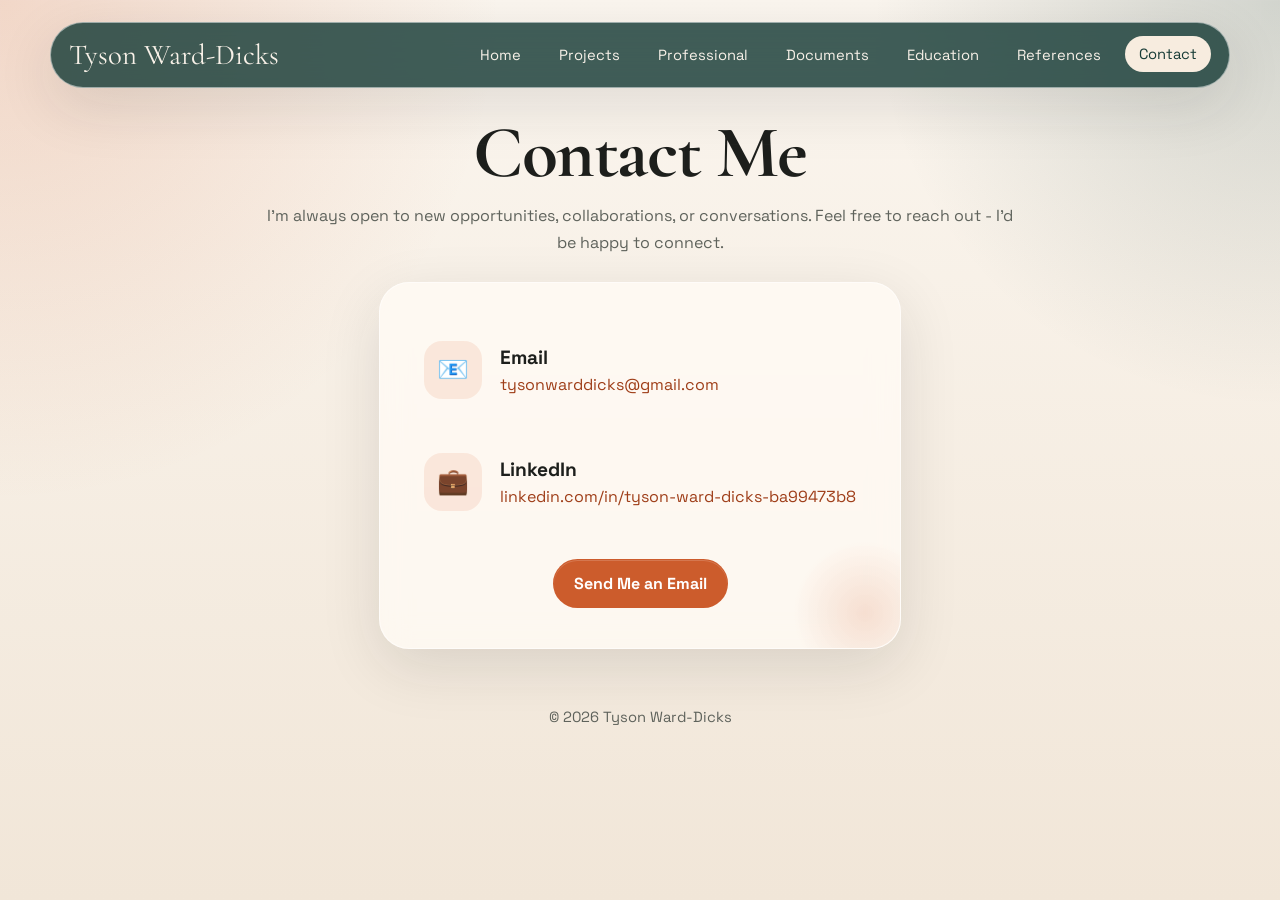
==== contact.html @ 1481716d "Using a new completely different portfolio style but filtering through the different pages" ====
<!DOCTYPE html>
<html lang="en">
<head>
    <meta charset="UTF-8">
    <meta name="viewport" content="width=device-width, initial-scale=1.0">
    <title>Contact | Tyson Ward-Dicks</title>
    <link rel="stylesheet" href="style.css">
</head>
<body class="contact">
    <div class="site-shell">
        <header class="site-header">
            <div class="nav-wrap">
                <a class="brand" href="index.html">
                    <span class="brand-name">Tyson Ward-Dicks</span>
                </a>
                <nav class="site-nav" aria-label="Primary">
                    <a href="index.html">Home</a>
                    <a href="projects.html">Projects</a>
                    <a href="professional.html">Professional</a>
                    <a href="documents.html">Documents</a>
                    <a href="credentials.html">Education</a>
                    <a href="references.html">References</a>
                    <a href="contact.html">Contact</a>
                </nav>
            </div>
        </header>

        <main class="section-stack">
            <section class="page-title-block">
                <h1>Contact Me</h1>
                <p class="page-intro">
                    I’m always open to new opportunities, collaborations, or conversations. Feel free to reach out - I’d be happy to connect.
                </p>
            </section>

            <section class="content-panel contact-panel">
                <div class="contact-list">
                    <article class="contact-row">
                        <div class="contact-emoji" aria-hidden="true">📧</div>
                        <div class="contact-row-copy">
                            <h3>Email</h3>
                            <a href="mailto:tysonwarddicks@gmail.com">tysonwarddicks@gmail.com</a>
                        </div>
                    </article>

                    <article class="contact-row">
                        <div class="contact-emoji" aria-hidden="true">💼</div>
                        <div class="contact-row-copy">
                            <h3>LinkedIn</h3>
                            <a href="https://www.linkedin.com/in/tyson-ward-dicks-ba99473b8" target="_blank" rel="noopener noreferrer">linkedin.com/in/tyson-ward-dicks-ba99473b8</a>
                        </div>
                    </article>
                </div>

                <div class="card-actions contact-panel-actions">
                    <a class="button" href="mailto:tysonwarddicks@gmail.com">Send Me an Email</a>
                </div>
            </section>
        </main>

        <footer class="footer">
            <p>© 2026 Tyson Ward-Dicks</p>
        </footer>
    </div>
</body>
</html>
---- style.css ----
@import url("https://fonts.googleapis.com/css2?family=Space+Grotesk:wght@400;500;700&family=Cormorant+Garamond:wght@500;600;700&display=swap");

:root {
    --bg: #f6efe6;
    --bg-deep: #173b36;
    --panel: rgba(255, 250, 244, 0.82);
    --panel-strong: #fffaf4;
    --panel-dark: rgba(18, 47, 43, 0.9);
    --text: #1d1f1c;
    --muted: #5f635c;
    --accent: #cc5c2c;
    --accent-soft: #efc4ac;
    --accent-deep: #9f3e19;
    --line: rgba(29, 31, 28, 0.12);
    --shadow: 0 18px 60px rgba(31, 37, 34, 0.12);
    --radius-xl: 30px;
    --radius-lg: 22px;
    --radius-md: 16px;
    --max-width: 1180px;
}

* {
    box-sizing: border-box;
}

html {
    min-height: 100%;
}

body {
    margin: 0;
    min-height: 100%;
    color: var(--text);
    font-family: "Space Grotesk", "Avenir Next", "Segoe UI", sans-serif;
    background:
        radial-gradient(circle at top left, rgba(204, 92, 44, 0.2), transparent 32%),
        radial-gradient(circle at top right, rgba(23, 59, 54, 0.18), transparent 26%),
        linear-gradient(180deg, #fbf6ef 0%, #f1e6d8 100%);
}

body::before {
    content: "";
    position: fixed;
    inset: 0;
    pointer-events: none;
    background-image:
        linear-gradient(rgba(255, 255, 255, 0.22) 1px, transparent 1px),
        linear-gradient(90deg, rgba(255, 255, 255, 0.22) 1px, transparent 1px);
    background-size: 36px 36px;
    mask-image: linear-gradient(180deg, rgba(0, 0, 0, 0.25), transparent 75%);
    opacity: 0.45;
}

a {
    color: inherit;
}

img {
    max-width: 100%;
    display: block;
}

.site-shell {
    width: min(var(--max-width), calc(100vw - 32px));
    margin: 0 auto;
    padding: 22px 0 40px;
}

.site-header {
    position: sticky;
    top: 14px;
    z-index: 20;
    margin-bottom: 24px;
}

.nav-wrap {
    display: flex;
    align-items: center;
    justify-content: space-between;
    gap: 20px;
    padding: 14px 18px;
    border: 1px solid rgba(255, 255, 255, 0.5);
    border-radius: 999px;
    background: rgba(23, 59, 54, 0.82);
    box-shadow: var(--shadow);
    backdrop-filter: blur(18px);
}

.brand {
    text-decoration: none;
    color: #f8f1e8;
}

.brand-mark {
    display: block;
    font-size: 0.78rem;
    letter-spacing: 0.18em;
    text-transform: uppercase;
    color: rgba(248, 241, 232, 0.7);
}

.brand-name {
    display: block;
    font-family: "Cormorant Garamond", Georgia, serif;
    font-size: 1.8rem;
    line-height: 0.95;
}

.site-nav {
    display: flex;
    flex-wrap: wrap;
    justify-content: flex-end;
    gap: 10px;
}

.site-nav a {
    text-decoration: none;
    color: #f8f1e8;
    padding: 9px 14px;
    border-radius: 999px;
    font-size: 0.92rem;
    transition: background-color 0.2s ease, color 0.2s ease, transform 0.2s ease;
}

.site-nav a:hover,
body.home .site-nav a[href="index.html"],
body.projects .site-nav a[href="projects.html"],
body.professional .site-nav a[href="professional.html"],
body.documents .site-nav a[href="documents.html"],
body.credentials .site-nav a[href="credentials.html"],
body.references .site-nav a[href="references.html"],
body.contact .site-nav a[href="contact.html"] {
    background: #f7ecdf;
    color: var(--bg-deep);
    transform: translateY(-1px);
}

.hero,
.page-hero,
.content-panel,
.feature-card,
.project-card,
.detail-card,
.contact-card,
.reference-card,
.timeline-card,
.document-card,
.cta-band {
    position: relative;
    overflow: hidden;
}

.hero,
.page-hero,
.content-panel,
.cta-band {
    border-radius: var(--radius-xl);
    box-shadow: var(--shadow);
}

.hero,
.page-hero,
.content-panel {
    border: 1px solid rgba(255, 255, 255, 0.55);
    background: var(--panel);
    backdrop-filter: blur(14px);
}

.hero {
    display: grid;
    grid-template-columns: 1.25fr 0.95fr;
    gap: 26px;
    padding: clamp(28px, 4vw, 48px);
    margin-bottom: 24px;
}

.eyebrow {
    display: inline-flex;
    align-items: center;
    gap: 10px;
    margin-bottom: 16px;
    padding: 8px 14px;
    border-radius: 999px;
    background: rgba(204, 92, 44, 0.12);
    color: var(--accent-deep);
    font-size: 0.82rem;
    font-weight: 700;
    letter-spacing: 0.08em;
    text-transform: uppercase;
}

.eyebrow::before {
    content: "";
    width: 10px;
    height: 10px;
    border-radius: 50%;
    background: var(--accent);
}

.hero h1,
.page-hero h1,
.section-heading h2 {
    margin: 0;
    font-family: "Cormorant Garamond", Georgia, serif;
    font-weight: 700;
    line-height: 0.95;
    letter-spacing: -0.02em;
}

.hero h1 {
    font-size: clamp(3.3rem, 7vw, 5.8rem);
    max-width: 11ch;
}

.hero-lead,
.page-hero p,
.section-heading p,
.body-copy,
.card-copy,
.list-copy,
.contact-copy {
    color: var(--muted);
    line-height: 1.7;
    font-size: 1rem;
}

.hero-lead {
    max-width: 58ch;
    margin: 18px 0 0;
}

.learn-prompt {
    display: inline-flex;
    flex-direction: column;
    align-items: flex-start;
    gap: 6px;
    margin-top: 28px;
    color: var(--accent-deep);
    font-weight: 700;
    letter-spacing: 0.02em;
}

.learn-arrow {
    font-size: 1.6rem;
    line-height: 1;
}

.hero-actions,
.mini-links,
.card-actions,
.button-row {
    display: flex;
    flex-wrap: wrap;
    gap: 12px;
    margin-top: 24px;
}

.button,
.button-secondary,
.ghost-link {
    display: inline-flex;
    align-items: center;
    justify-content: center;
    gap: 10px;
    text-decoration: none;
    border-radius: 999px;
    font-weight: 700;
    transition: transform 0.2s ease, background-color 0.2s ease, border-color 0.2s ease;
}

.button {
    padding: 13px 20px;
    background: var(--accent);
    color: #ffffff;
    border: 1px solid rgba(204, 92, 44, 0.18);
    box-shadow: inset 0 1px 0 rgba(255, 244, 236, 0.18);
}

a.button,
.reference-card a.button,
.document-card a.button,
.contact-card a.button {
    color: #ffffff;
}

.button:hover {
    background: linear-gradient(180deg, #d96b38, #b94d1e);
    color: #ffffff;
    transform: translateY(-2px);
}

a.button:hover,
.reference-card a.button:hover,
.document-card a.button:hover,
.contact-card a.button:hover {
    color: #ffffff;
}

.button-light {
    background: rgba(255, 255, 255, 0.9);
    color: var(--accent-deep);
    border: 1px solid rgba(23, 59, 54, 0.12);
}

a.button-light,
.document-card a.button-light,
.reference-card a.button-light {
    color: var(--accent-deep);
}

.button-light:hover {
    background: #ffffff;
    color: var(--accent);
    transform: translateY(-2px);
}

a.button-light:hover,
.document-card a.button-light:hover,
.reference-card a.button-light:hover {
    color: var(--accent);
}

.button-secondary {
    padding: 13px 20px;
    border: 1px solid var(--line);
    background: rgba(255, 255, 255, 0.55);
    color: var(--text);
}

.button-secondary:hover,
.ghost-link:hover {
    transform: translateY(-2px);
}

.ghost-link {
    padding: 10px 0;
    color: var(--accent-deep);
}

.hero-side {
    display: grid;
    gap: 16px;
    align-content: start;
    justify-items: center;
}

.portrait-card {
    width: min(100%, 340px);
    padding: 18px 18px 20px;
    border-radius: var(--radius-lg);
    background: linear-gradient(180deg, rgba(23, 59, 54, 0.95), rgba(11, 28, 26, 0.94));
    color: #f6efe6;
}

.portrait-frame {
    width: 220px;
    aspect-ratio: 1 / 1;
    border-radius: 50%;
    overflow: hidden;
    margin: 0 auto 18px;
    border: 1px solid rgba(255, 255, 255, 0.14);
}

.portrait-frame img {
    width: 100%;
    height: 100%;
    object-fit: cover;
    object-position: center 16%;
    transform: scale(1.08);
}

.portrait-card h2,
.stat-card strong,
.feature-card h3,
.project-card h3,
.detail-card h3,
.document-card h3,
.reference-card h3,
.timeline-card h3,
.contact-card h3 {
    margin: 0 0 8px;
}

.portrait-card h2,
.feature-card h3,
.project-card h3,
.detail-card h3,
.document-card h3,
.reference-card h3,
.timeline-card h3,
.contact-card h3 {
    font-size: 1.35rem;
}

.portrait-card p,
.stat-card span,
.meta-line,
.label,
.tag,
.info-line,
.timeline-meta {
    color: rgba(246, 239, 230, 0.76);
}

.more-about-card {
    padding: 26px 24px;
}

.more-about-card .label {
    color: rgba(249, 240, 228, 0.72);
}

.more-about-links {
    display: grid;
    grid-template-columns: 1fr 1fr;
    gap: 12px;
    margin-top: 24px;
}

.band-links {
    max-width: 820px;
    width: 100%;
}

.more-about-button {
    display: inline-flex;
    align-items: center;
    justify-content: center;
    min-height: 58px;
    padding: 14px 18px;
    border-radius: 20px;
    text-decoration: none;
    font-weight: 700;
    color: #fff6ef;
    background: linear-gradient(180deg, #d96b38, #ba4f21);
    border: 1px solid rgba(255, 214, 191, 0.28);
    box-shadow: inset 0 1px 0 rgba(255, 240, 229, 0.2);
    transition: transform 0.2s ease, background-color 0.2s ease, border-color 0.2s ease, box-shadow 0.2s ease;
}

.more-about-button:hover {
    transform: translateY(-2px);
    background: linear-gradient(180deg, #e47a46, #c55525);
    border-color: rgba(255, 222, 203, 0.4);
    box-shadow: inset 0 1px 0 rgba(255, 244, 236, 0.24), 0 10px 24px rgba(10, 24, 22, 0.18);
}

.mini-stats,
.feature-grid,
.projects-grid,
.details-grid,
.documents-grid,
.references-grid,
.timeline-grid,
.contact-grid {
    display: grid;
    gap: 18px;
}

.mini-stats {
    grid-template-columns: repeat(2, minmax(0, 1fr));
}

.stat-card,
.feature-card,
.project-card,
.detail-card,
.document-card,
.reference-card,
.timeline-card,
.contact-card {
    border-radius: var(--radius-lg);
    box-shadow: var(--shadow);
}

.stat-card {
    padding: 18px;
    background: rgba(255, 248, 240, 0.1);
    border: 1px solid rgba(255, 255, 255, 0.12);
}

.stat-card strong {
    display: block;
    font-size: 1.9rem;
    color: #fff3ea;
}

.stat-card span {
    font-size: 0.92rem;
}

.section-stack {
    display: grid;
    gap: 24px;
}

.section-heading {
    display: flex;
    align-items: end;
    justify-content: space-between;
    gap: 20px;
}

.section-heading h2 {
    font-size: clamp(2.4rem, 4vw, 3.4rem);
}

.section-heading p {
    max-width: 48ch;
    margin: 0;
}

.feature-grid {
    grid-template-columns: repeat(3, minmax(0, 1fr));
}

.projects-grid,
.details-grid,
.documents-grid,
.references-grid,
.timeline-grid {
    grid-template-columns: repeat(2, minmax(0, 1fr));
}

.feature-card,
.project-card,
.detail-card,
.document-card,
.reference-card,
.timeline-card,
.contact-card {
    padding: 22px;
    background: var(--panel-strong);
    border: 1px solid rgba(29, 31, 28, 0.08);
}

.reference-card {
    min-height: 280px;
}

.feature-card::after,
.project-card::after,
.detail-card::after,
.document-card::after,
.reference-card::after,
.timeline-card::after,
.contact-card::after,
.content-panel::after,
.hero::after,
.page-hero::after,
.cta-band::after {
    content: "";
    position: absolute;
    inset: auto -40px -40px auto;
    width: 150px;
    height: 150px;
    border-radius: 50%;
    background: radial-gradient(circle, rgba(204, 92, 44, 0.16), transparent 68%);
    pointer-events: none;
}

.feature-card p,
.project-card p,
.detail-card p,
.document-card p,
.reference-card p,
.timeline-card p,
.contact-card p,
.content-panel p {
    margin: 0;
}

.project-links-block {
    display: grid;
    gap: 10px;
    margin-top: 20px;
    width: 100%;
}

.project-link-line {
    color: var(--muted);
    line-height: 1.6;
}

.project-inline-link {
    margin-left: 8px;
    color: var(--accent-deep);
    font-weight: 700;
    text-decoration: none;
}

.project-inline-link:hover {
    color: var(--accent);
    text-decoration: underline;
}

.label {
    display: inline-block;
    margin-bottom: 12px;
    color: var(--accent-deep);
    font-size: 0.8rem;
    font-weight: 700;
    text-transform: uppercase;
    letter-spacing: 0.08em;
}

.tag-list {
    display: flex;
    flex-wrap: wrap;
    gap: 8px;
    margin-top: 16px;
}

.tag {
    padding: 8px 11px;
    border-radius: 999px;
    background: #f4dfd2;
    color: var(--accent-deep);
    font-size: 0.84rem;
    font-weight: 700;
}

.media-frame {
    margin-bottom: 16px;
    overflow: hidden;
    border-radius: 18px;
    aspect-ratio: 16 / 10;
    background: #d8d1c7;
}

.media-frame img {
    width: 100%;
    height: 100%;
    object-fit: cover;
}

.list {
    margin: 18px 0 0;
    padding-left: 20px;
    color: var(--muted);
    line-height: 1.7;
}

.list li + li {
    margin-top: 10px;
}

.content-panel,
.page-hero {
    padding: clamp(26px, 4vw, 40px);
}

.page-hero {
    margin-bottom: 24px;
}

.page-title-block {
    display: grid;
    gap: 8px;
    justify-items: center;
    text-align: center;
    padding: 6px 0 2px;
}

.page-title-block h1 {
    margin: 0;
    font-family: "Cormorant Garamond", Georgia, serif;
    font-size: clamp(3rem, 6vw, 4.6rem);
    line-height: 0.95;
    letter-spacing: -0.02em;
}

.page-title-label {
    color: var(--accent-deep);
}

.page-intro {
    max-width: 760px;
    margin: 6px auto 0;
    text-align: center;
    color: var(--muted);
    line-height: 1.7;
}

.contact-panel {
    max-width: 860px;
    margin: 0 auto;
    display: grid;
    gap: 26px;
}

.contact-list {
    display: grid;
    gap: 18px;
}

.contact-row {
    display: flex;
    align-items: center;
    gap: 18px;
    padding: 18px 4px;
}

.contact-emoji {
    display: flex;
    align-items: center;
    justify-content: center;
    width: 58px;
    height: 58px;
    border-radius: 18px;
    background: rgba(217, 107, 56, 0.12);
    font-size: 1.6rem;
    line-height: 1;
}

.contact-row-copy {
    display: grid;
    gap: 4px;
}

.contact-row-copy h3 {
    margin: 0;
    font-size: 1.2rem;
    color: var(--text);
}

.contact-row-copy a {
    color: var(--accent-deep);
    text-decoration: none;
    font-size: 1rem;
}

.contact-row-copy a:hover {
    color: var(--accent);
    text-decoration: underline;
}

.contact-panel-actions {
    justify-content: center;
    margin-top: 4px;
}

.reference-role-line,
.reference-context-line,
.reference-description-line,
.reference-detail-line {
    margin: 0;
}

.reference-stack {
    display: flex;
    flex-direction: column;
}

.reference-role-line {
    margin-top: 18px;
    color: var(--text);
    font-weight: 700;
    line-height: 1.45;
}

.reference-context-line {
    margin-top: 18px;
    color: #6f736c;
    line-height: 1.45;
}

.reference-detail-line {
    margin-top: 34px;
    color: #7e827b;
    font-size: 0.94rem;
    line-height: 1.45;
}

.reference-description-line {
    margin-top: 18px;
    color: #7a7f78;
    font-size: 0.94rem;
    line-height: 1.42;
}

.professional-reference-card .reference-context-line {
    margin-top: 10px;
}

.academic-reference-card .reference-context-line,
.professional-reference-card .reference-description-line {
    margin-top: 10px;
}

.academic-reference-card .reference-detail-line,
.professional-reference-card .reference-detail-line {
    margin-top: 14px;
}

.summary-panel {
    display: grid;
    gap: 14px;
    max-width: 920px;
    margin: 0 auto;
    padding: 30px 34px;
    background:
        linear-gradient(180deg, rgba(255, 250, 244, 0.92), rgba(255, 245, 236, 0.88));
}

.summary-label {
    color: var(--accent-deep);
}

.summary-copy {
    margin: 0;
    font-size: 1.04rem;
    line-height: 1.85;
    color: var(--text);
}

.classic-document-card {
    display: flex;
    flex-direction: column;
    align-items: center;
    text-align: center;
}

.reference-document-card {
    max-width: 760px;
    margin: 0 auto;
    text-align: center;
}

.reference-document-card .card-actions {
    justify-content: center;
}

.document-emoji {
    display: inline-flex;
    align-items: center;
    justify-content: center;
    width: 58px;
    height: 58px;
    margin-bottom: 12px;
    border-radius: 18px;
    background: rgba(217, 107, 56, 0.12);
    font-size: 1.8rem;
    line-height: 1;
}

.professional-layout {
    display: grid;
    grid-template-columns: 1.1fr 0.9fr;
    gap: 22px;
}

.professional-panel {
    padding: 28px;
}

.skills-abilities-grid {
    display: grid;
    grid-template-columns: repeat(2, minmax(0, 1fr));
    gap: 16px;
}

.ability-card {
    padding: 18px;
    border-radius: 20px;
    background: rgba(255, 255, 255, 0.68);
    border: 1px solid rgba(29, 31, 28, 0.08);
    border-left: 5px solid var(--accent);
    box-shadow: 0 12px 30px rgba(31, 37, 34, 0.06);
}

.ability-card h3 {
    margin: 0 0 8px;
    font-size: 1.1rem;
    color: var(--bg-deep);
}

.ability-card p {
    margin: 0;
    color: var(--muted);
    line-height: 1.65;
}

.accomplishments-modern {
    margin: 0;
    padding: 0;
    list-style: none;
    display: grid;
    gap: 14px;
}

.accomplishments-modern li {
    padding: 18px 18px 18px 22px;
    border-radius: 20px;
    background: rgba(255, 255, 255, 0.68);
    border: 1px solid rgba(29, 31, 28, 0.08);
    border-left: 5px solid var(--accent);
    color: var(--text);
    line-height: 1.7;
    box-shadow: 0 12px 30px rgba(31, 37, 34, 0.06);
}

.education-split {
    display: grid;
    grid-template-columns: 1.12fr 0.88fr;
    gap: 22px;
}

.education-panel {
    padding: 28px;
}

.education-panel-header {
    display: flex;
    align-items: flex-start;
    justify-content: space-between;
    gap: 16px;
    margin-bottom: 20px;
}

.education-panel-header h2 {
    margin: 0;
    font-family: "Cormorant Garamond", Georgia, serif;
    font-size: 2rem;
}

.education-emoji {
    font-size: 1.7rem;
}

.education-doc-grid {
    display: grid;
    grid-template-columns: 1fr 1fr;
    gap: 16px;
}

.education-doc-card {
    margin: 0;
    padding: 16px;
    border-radius: 20px;
    background: rgba(255, 255, 255, 0.7);
    border: 1px solid rgba(29, 31, 28, 0.08);
    box-shadow: 0 12px 30px rgba(31, 37, 34, 0.06);
}

.education-doc-card img {
    width: 100%;
    height: 180px;
    object-fit: cover;
    border-radius: 14px;
    margin-bottom: 14px;
}

.education-doc-card figcaption {
    margin-bottom: 6px;
    font-weight: 700;
    color: var(--text);
}

.education-doc-card p {
    color: var(--muted);
    line-height: 1.6;
}

.document-note {
    font-style: italic;
    color: #746e66;
}

.diploma-card-wide {
    margin-top: 16px;
    display: grid;
    grid-template-columns: 0.9fr 1.1fr;
    gap: 16px;
    align-items: start;
}

.diploma-card-wide img {
    height: 220px;
    margin-bottom: 0;
    object-fit: contain;
    background: #f7f2eb;
    padding: 8px;
}

.diploma-copy {
    display: flex;
    flex-direction: column;
    gap: 6px;
    justify-content: center;
}

.awards-modern-list {
    display: grid;
    gap: 14px;
}

.award-modern-item {
    padding: 18px 18px 18px 22px;
    border-radius: 20px;
    background: rgba(255, 255, 255, 0.68);
    border: 1px solid rgba(29, 31, 28, 0.08);
    border-left: 5px solid var(--accent);
    box-shadow: 0 12px 30px rgba(31, 37, 34, 0.06);
}

.award-modern-item h3 {
    margin: 0 0 6px;
    font-size: 1.05rem;
    color: var(--text);
}

.award-modern-item p {
    color: var(--muted);
    line-height: 1.65;
}

.education-cta {
    max-width: 720px;
    margin: 0 auto;
    padding: 22px 24px;
    border-radius: 24px;
    background: linear-gradient(135deg, #173b36, #234840);
    text-align: center;
    box-shadow: var(--shadow);
}

.education-cta p {
    margin: 0 0 10px;
    color: rgba(249, 240, 228, 0.84);
    font-size: 0.94rem;
    line-height: 1.5;
}

.education-cta a {
    color: #f3a173;
    font-weight: 800;
    text-decoration: none;
}

.education-cta a:hover {
    color: #ffb48b;
    text-decoration: underline;
}

.page-hero h1 {
    font-size: clamp(3rem, 6vw, 4.8rem);
    margin-bottom: 14px;
}

.page-hero p {
    max-width: 58ch;
    margin: 0;
}

.split-panel {
    display: grid;
    grid-template-columns: 1.2fr 0.8fr;
    gap: 22px;
}

.stack {
    display: grid;
    gap: 18px;
}

.metric-strip {
    display: grid;
    grid-template-columns: repeat(3, minmax(0, 1fr));
    gap: 14px;
    margin-top: 22px;
}

.metric {
    padding: 16px;
    border-radius: 18px;
    background: rgba(255, 255, 255, 0.62);
    border: 1px solid var(--line);
}

.metric strong {
    display: block;
    font-size: 1.8rem;
    color: var(--bg-deep);
}

.metric span {
    color: var(--muted);
    font-size: 0.92rem;
}

.cta-band {
    margin-top: 24px;
    padding: 26px;
    background: linear-gradient(135deg, #173b36, #29544c);
    color: #f9f0e4;
}

.cta-band h2 {
    margin: 0 0 8px;
    font-family: "Cormorant Garamond", Georgia, serif;
    font-size: 2.4rem;
}

.cta-band p {
    margin: 0;
    max-width: 52ch;
    line-height: 1.7;
    color: rgba(249, 240, 228, 0.8);
}

.home-links-band {
    display: grid;
    gap: 22px;
    justify-items: center;
    padding: 30px;
    background:
        radial-gradient(circle at top right, rgba(255, 255, 255, 0.08), transparent 24%),
        linear-gradient(135deg, #173b36, #234840 55%, #1b413a);
}

.band-label {
    margin: 0;
    padding: 8px 12px;
    border-radius: 999px;
    background: rgba(255, 255, 255, 0.08);
    color: rgba(249, 240, 228, 0.72);
}

.band-header {
    display: grid;
    gap: 10px;
    text-align: center;
    justify-items: center;
}

.band-header h2 {
    margin-bottom: 0;
}

.band-header p {
    max-width: 44ch;
}

.footer {
    margin-top: 26px;
    padding: 18px 10px 6px;
    text-align: center;
    color: var(--muted);
    font-size: 0.92rem;
}

.contact-grid {
    grid-template-columns: repeat(2, minmax(0, 1fr));
}

.contact-card a,
.reference-card a,
.document-card a,
.project-card a {
    color: var(--accent-deep);
}

.contact-card a:hover,
.reference-card a:hover,
.document-card a:hover,
.project-card a:hover {
    color: var(--accent);
}

.wide {
    grid-column: 1 / -1;
}

@media (max-width: 920px) {
    .nav-wrap,
    .hero,
    .split-panel,
    .professional-layout,
    .education-split,
    .feature-grid,
    .projects-grid,
    .details-grid,
    .documents-grid,
    .references-grid,
    .timeline-grid,
    .contact-grid {
        grid-template-columns: 1fr;
    }

    .nav-wrap {
        border-radius: 28px;
    }

    .site-nav {
        justify-content: flex-start;
    }

    .hero h1,
    .page-hero h1 {
        max-width: none;
    }

    .more-about-links {
        grid-template-columns: 1fr;
    }

    .skills-abilities-grid {
        grid-template-columns: 1fr;
    }

    .education-doc-grid {
        grid-template-columns: 1fr;
    }

    .diploma-card-wide {
        grid-template-columns: 1fr;
    }

    .mini-stats,
    .metric-strip {
        grid-template-columns: 1fr;
    }
}

@media (max-width: 640px) {
    .site-shell {
        width: min(var(--max-width), calc(100vw - 22px));
        padding-top: 12px;
    }

    .site-header {
        top: 8px;
    }

    .nav-wrap,
    .hero,
    .page-hero,
    .content-panel,
    .cta-band {
        padding: 18px;
    }

    .brand-name {
        font-size: 1.45rem;
    }

    .hero h1 {
        font-size: clamp(2.7rem, 15vw, 4rem);
    }

    .page-hero h1,
    .section-heading h2 {
        font-size: clamp(2.3rem, 12vw, 3.2rem);
    }
}
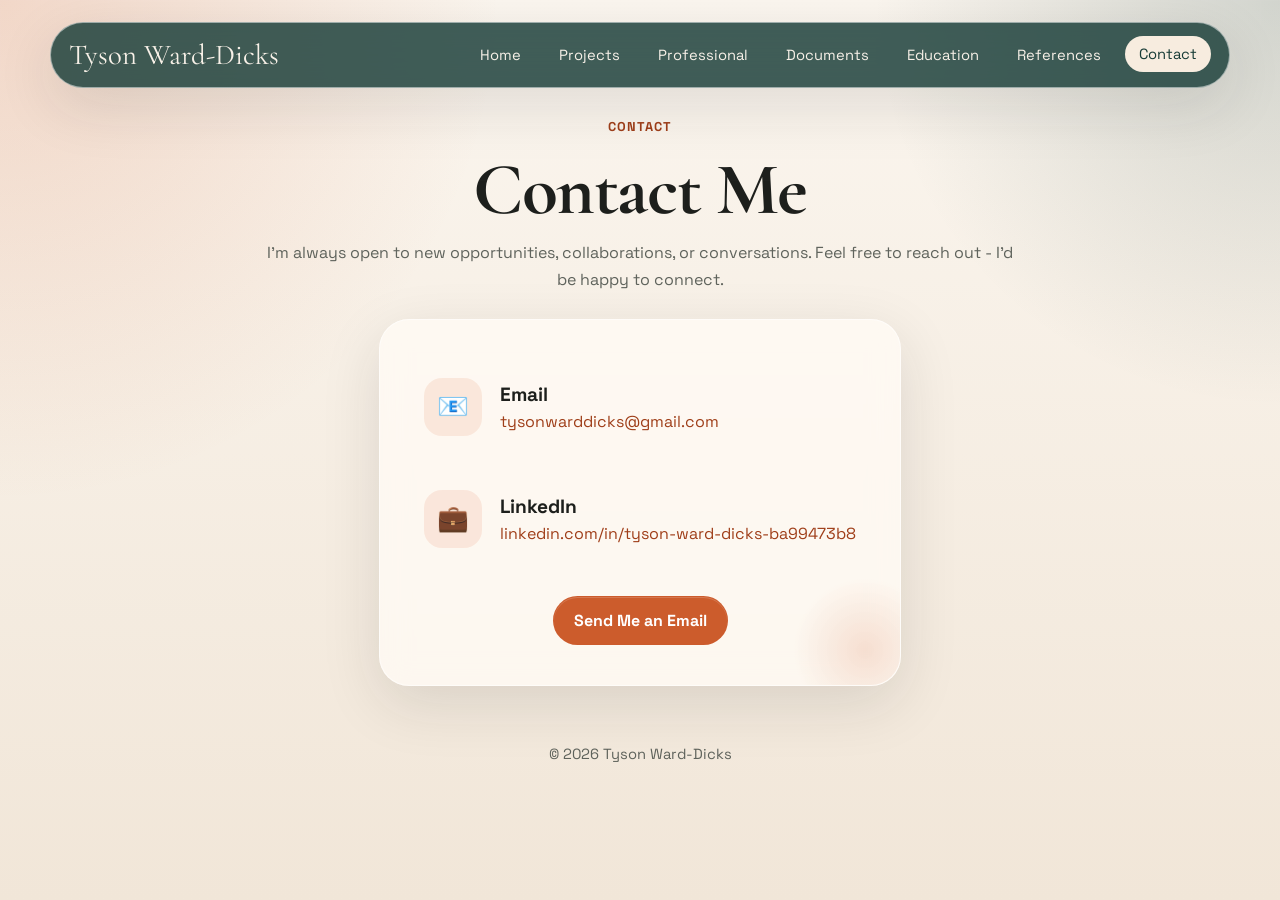
==== commit 7704f245: "finalized final small details and added a new professional profile picture" ====
--- a/contact.html
+++ b/contact.html
@@ -18,7 +18,7 @@
                     <a href="projects.html">Projects</a>
                     <a href="professional.html">Professional</a>
                     <a href="documents.html">Documents</a>
-                    <a href="credentials.html">Education</a>
+                    <a href="education.html">Education</a>
                     <a href="references.html">References</a>
                     <a href="contact.html">Contact</a>
                 </nav>
@@ -27,6 +27,7 @@
 
         <main class="section-stack">
             <section class="page-title-block">
+                <span class="label page-title-label">Contact</span>
                 <h1>Contact Me</h1>
                 <p class="page-intro">
                     I’m always open to new opportunities, collaborations, or conversations. Feel free to reach out - I’d be happy to connect.
--- a/style.css
+++ b/style.css
@@ -212,6 +212,7 @@
     max-width: 11ch;
 }
 
+
 .hero-lead,
 .page-hero p,
 .section-heading p,
@@ -365,7 +366,7 @@
     width: 100%;
     height: 100%;
     object-fit: cover;
-    object-position: center 16%;
+    object-position: center 10%;
     transform: scale(1.08);
 }
 
